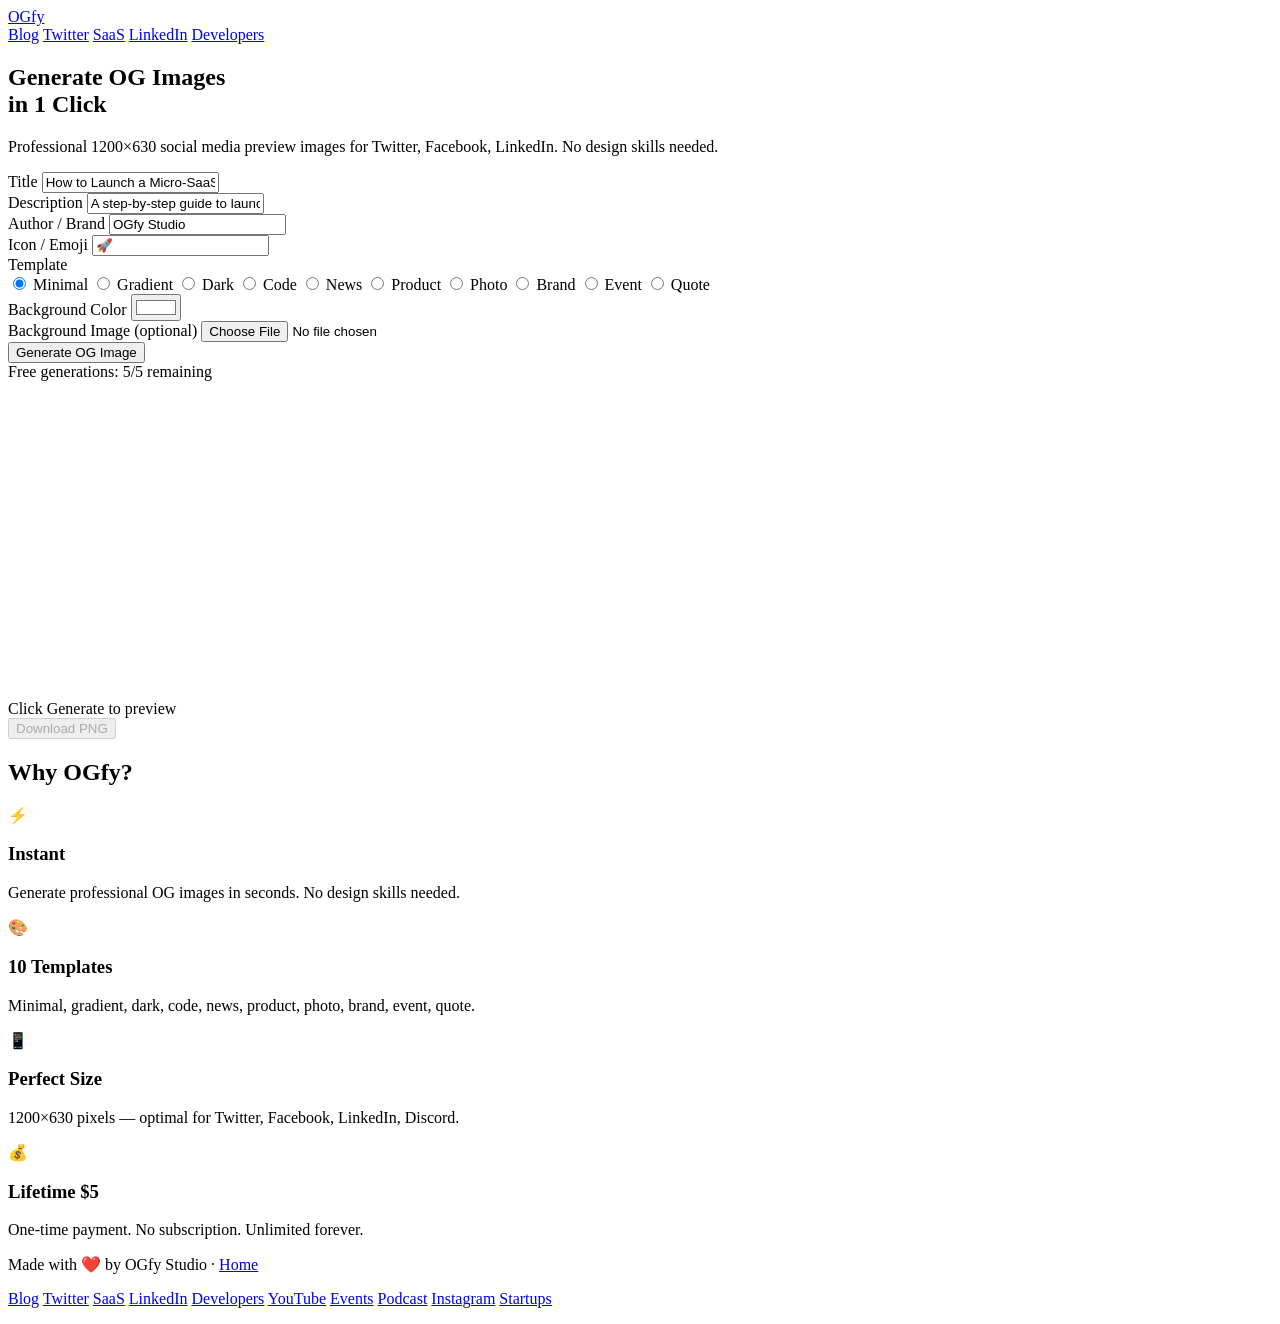
==== index.html @ 6e2c5712 "Add index.html — OG Generator MVP" ====
<!DOCTYPE html>
<html lang="en">
<head>
    <meta charset="UTF-8">
    <meta name="viewport" content="width=device-width, initial-scale=1.0">
    <title>OGfy — Generate OG Images in 1 Click</title>
    <meta name="description" content="Free Open Graph image generator. Create professional 1200×630 social media preview images for Twitter, Facebook, LinkedIn. No signup required.">
    <link rel="preconnect" href="https://fonts.googleapis.com">
    <link rel="preconnect" href="https://fonts.gstatic.com" crossorigin>
    <link href="https://fonts.googleapis.com/css2?family=Inter:wght@400;500;600;700;800&display=swap" rel="stylesheet">
    <link rel="stylesheet" href="css/style.css">
</head>
<body>
    <div class="container">
        <!-- Header -->
        <header class="header">
            <a href="index.html" class="logo">OGfy</a>
            <nav class="nav">
                <a href="og-image-for-blog.html">Blog</a>
                <a href="og-image-for-twitter.html">Twitter</a>
                <a href="og-image-for-saas.html">SaaS</a>
                <a href="og-image-for-linkedin.html">LinkedIn</a>
                <a href="og-image-for-developers.html">Developers</a>
            </nav>
        </header>

        <!-- Hero -->
        <section class="hero">
            <h1>Generate OG Images<br>in 1 Click</h1>
            <p class="subtitle">Professional 1200×630 social media preview images for Twitter, Facebook, LinkedIn. No design skills needed.</p>
        </section>

        <!-- Main Generator -->
        <div class="generator-layout" id="generator-layout">
            <!-- Input Section -->
            <div class="input-section">
                <div class="form-group">
                    <label for="title">Title</label>
                    <input type="text" id="title" placeholder="My awesome blog post" maxlength="80" value="How to Launch a Micro-SaaS">
                </div>
                
                <div class="form-group">
                    <label for="description">Description</label>
                    <input type="text" id="description" placeholder="Short description" maxlength="120" value="A step-by-step guide to launching your first micro-SaaS in 30 days">
                </div>
                
                <div class="form-group">
                    <label for="author">Author / Brand</label>
                    <input type="text" id="author" placeholder="Your name or brand" maxlength="40" value="OGfy Studio">
                </div>
                
                <div class="form-group">
                    <label for="emoji">Icon / Emoji</label>
                    <input type="text" id="emoji" placeholder="🚀 or upload logo" maxlength="2" value="🚀">
                </div>

                <div class="form-group">
                    <label>Template</label>
                    <div class="template-selector">
                        <label class="template-option">
                            <input type="radio" name="template" value="minimal" checked>
                            <span class="template-preview minimal-preview">Minimal</span>
                        </label>
                        <label class="template-option">
                            <input type="radio" name="template" value="gradient">
                            <span class="template-preview gradient-preview">Gradient</span>
                        </label>
                        <label class="template-option">
                            <input type="radio" name="template" value="dark">
                            <span class="template-preview dark-preview">Dark</span>
                        </label>
                        <label class="template-option">
                            <input type="radio" name="template" value="code">
                            <span class="template-preview code-preview">Code</span>
                        </label>
                        <label class="template-option">
                            <input type="radio" name="template" value="news">
                            <span class="template-preview news-preview">News</span>
                        </label>
                        <label class="template-option">
                            <input type="radio" name="template" value="product">
                            <span class="template-preview product-preview">Product</span>
                        </label>
                        <label class="template-option">
                            <input type="radio" name="template" value="photo">
                            <span class="template-preview photo-preview">Photo</span>
                        </label>
                        <label class="template-option">
                            <input type="radio" name="template" value="brand">
                            <span class="template-preview brand-preview">Brand</span>
                        </label>
                        <label class="template-option">
                            <input type="radio" name="template" value="event">
                            <span class="template-preview event-preview">Event</span>
                        </label>
                        <label class="template-option">
                            <input type="radio" name="template" value="quote">
                            <span class="template-preview quote-preview">Quote</span>
                        </label>
                    </div>
                </div>

                <div class="form-group">
                    <label for="bgColor">Background Color</label>
                    <input type="color" id="bgColor" value="#ffffff">
                </div>

                <div class="form-group">
                    <label for="bgImage">Background Image (optional)</label>
                    <input type="file" id="bgImage" accept="image/*">
                </div>

                <button class="btn btn-primary btn-generate" id="generate-btn">Generate OG Image</button>
                
                <div class="counter" id="counter">
                    <span class="counter-text">Free generations: <span id="free-count">5</span>/5 remaining</span>
                </div>
            </div>

            <!-- Preview Section -->
            <div class="preview-section">
                <div class="preview-wrapper">
                    <canvas id="preview-canvas" width="600" height="315" class="preview-canvas"></canvas>
                    <div class="preview-hint" id="preview-hint">Click Generate to preview</div>
                </div>
                <button class="btn btn-secondary download-btn" id="download-btn" disabled>Download PNG</button>
            </div>
        </div>

        <!-- Paywall -->
        <div class="paywall" id="paywall" style="display:none;">
            <div class="paywall-content">
                <h2>🎉 You've used all free generations</h2>
                <p>Get unlimited OG images with lifetime access.</p>
                
                <div class="pricing-cards">
                    <div class="pricing-card">
                        <h3>Lifetime Basic</h3>
                        <div class="price">$5</div>
                        <ul>
                            <li>Unlimited generations</li>
                            <li>All 10 templates</li>
                            <li>PNG export</li>
                        </ul>
                        <a href="https://nowpayments.io/payment/?iid=ogfy-basic-5" class="btn btn-primary" target="_blank">Get Basic</a>
                    </div>
                    
                    <div class="pricing-card featured">
                        <div class="badge">Popular</div>
                        <h3>Lifetime Pro</h3>
                        <div class="price">$8</div>
                        <ul>
                            <li>Everything in Basic</li>
                            <li>Custom colors</li>
                            <li>Upload your fonts</li>
                            <li>No watermark</li>
                        </ul>
                        <a href="https://nowpayments.io/payment/?iid=ogfy-pro-8" class="btn btn-primary" target="_blank">Get Pro</a>
                    </div>
                </div>
                
                <p class="paywall-note">One-time payment. No subscription. Pay with crypto (USDT).</p>
            </div>
        </div>

        <!-- Features -->
        <section class="features">
            <h2>Why OGfy?</h2>
            <div class="features-grid">
                <div class="feature">
                    <div class="feature-icon">⚡</div>
                    <h3>Instant</h3>
                    <p>Generate professional OG images in seconds. No design skills needed.</p>
                </div>
                <div class="feature">
                    <div class="feature-icon">🎨</div>
                    <h3>10 Templates</h3>
                    <p>Minimal, gradient, dark, code, news, product, photo, brand, event, quote.</p>
                </div>
                <div class="feature">
                    <div class="feature-icon">📱</div>
                    <h3>Perfect Size</h3>
                    <p>1200×630 pixels — optimal for Twitter, Facebook, LinkedIn, Discord.</p>
                </div>
                <div class="feature">
                    <div class="feature-icon">💰</div>
                    <h3>Lifetime $5</h3>
                    <p>One-time payment. No subscription. Unlimited forever.</p>
                </div>
            </div>
        </section>

        <!-- Footer -->
        <footer class="footer">
            <p>Made with ❤️ by OGfy Studio · <a href="index.html">Home</a></p>
            <p class="footer-links">
                <a href="og-image-for-blog.html">Blog</a>
                <a href="og-image-for-twitter.html">Twitter</a>
                <a href="og-image-for-saas.html">SaaS</a>
                <a href="og-image-for-linkedin.html">LinkedIn</a>
                <a href="og-image-for-developers.html">Developers</a>
                <a href="og-image-for-youtube.html">YouTube</a>
                <a href="og-image-for-events.html">Events</a>
                <a href="og-image-for-podcast.html">Podcast</a>
                <a href="og-image-for-instagram.html">Instagram</a>
                <a href="og-image-for-startups.html">Startups</a>
            </p>
        </footer>
    </div>

    <script src="js/templates.js"></script>
    <script src="js/renderer.js"></script>
    <script src="js/app.js"></script>
</body>
</html>
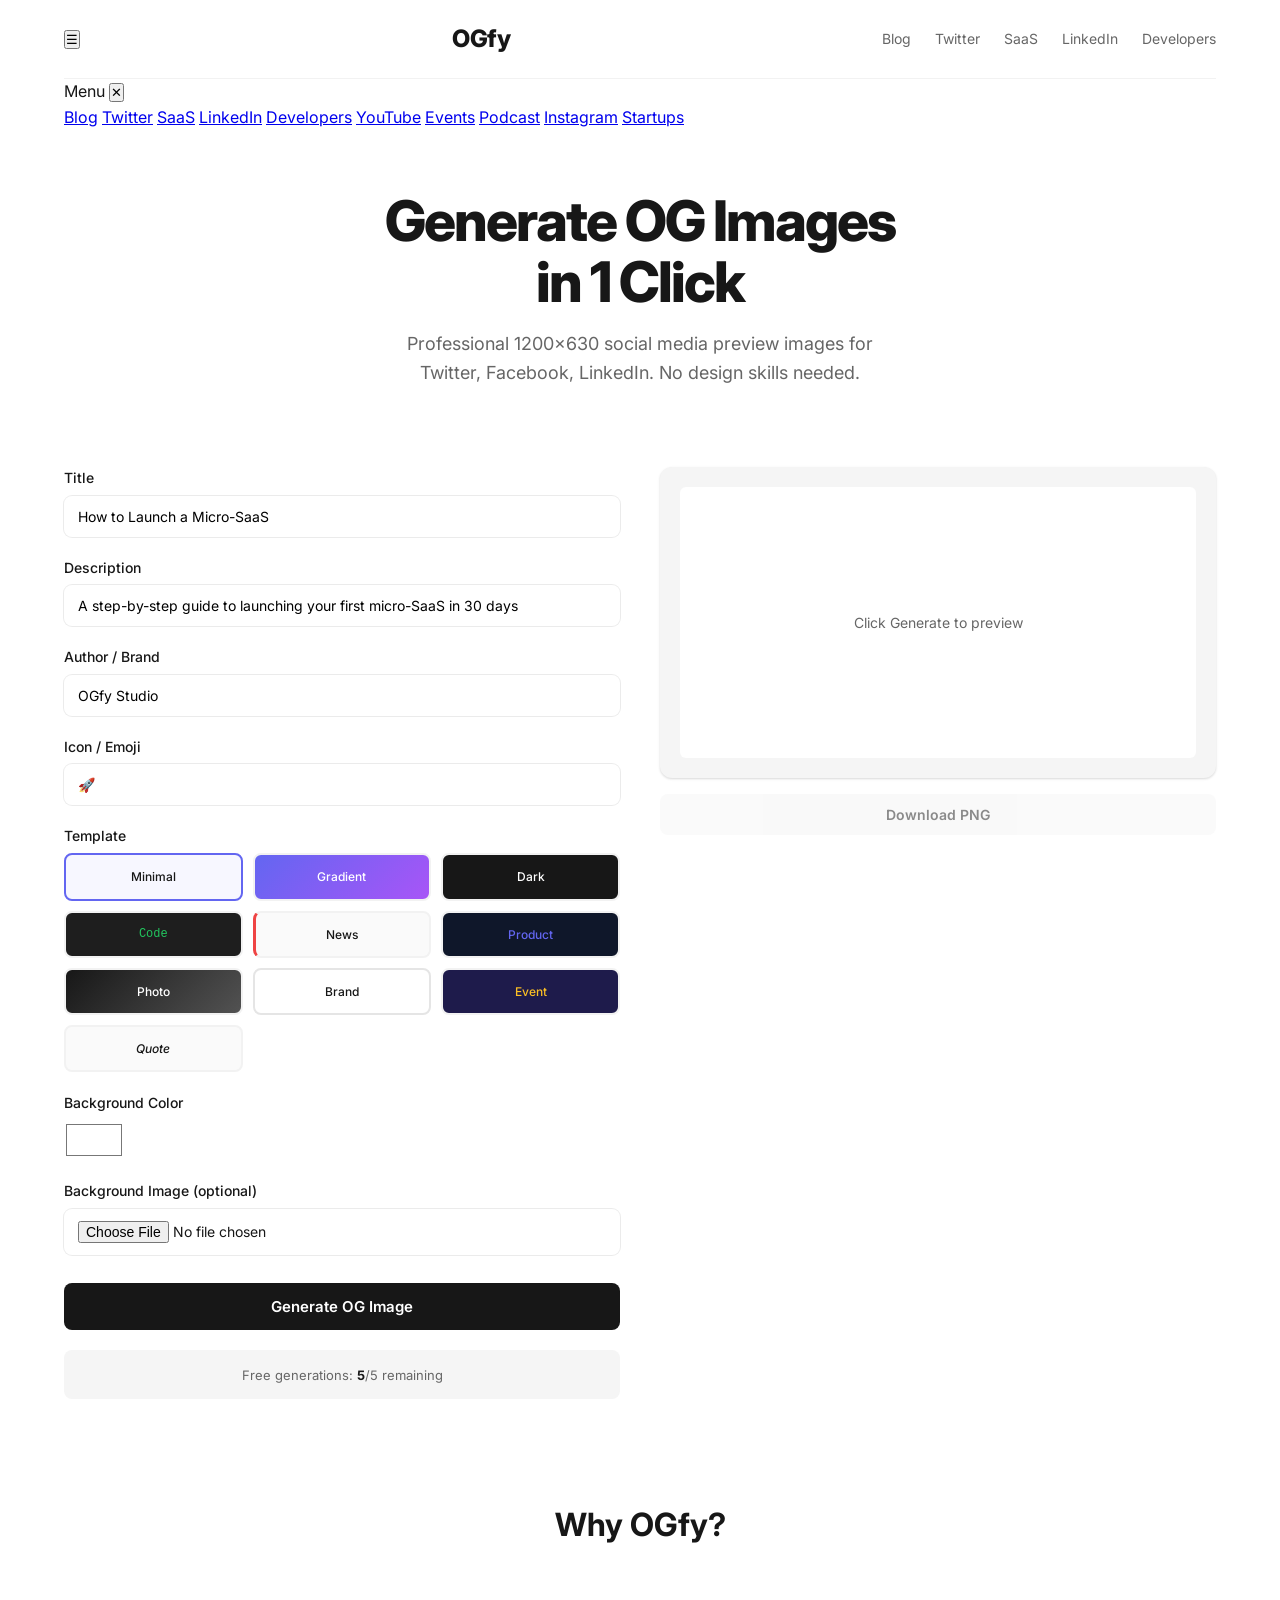
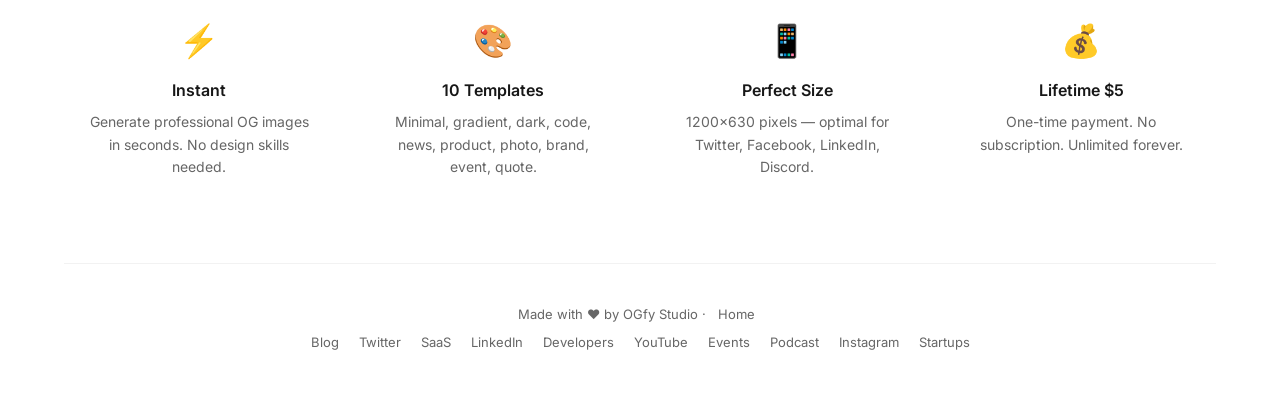
==== commit 51fb26c2: "Mobile optimization: hamburger menu, responsive layout, template 2-col" ====
--- a/index.html
+++ b/index.html
@@ -14,6 +14,7 @@
     <div class="container">
         <!-- Header -->
         <header class="header">
+            <button class="burger-btn" id="burger-btn" aria-label="Open menu">☰</button>
             <a href="index.html" class="logo">OGfy</a>
             <nav class="nav">
                 <a href="og-image-for-blog.html">Blog</a>
@@ -23,6 +24,26 @@
                 <a href="og-image-for-developers.html">Developers</a>
             </nav>
         </header>
+
+        <!-- Mobile Navigation -->
+        <div class="mobile-nav" id="mobile-nav">
+            <div class="mobile-nav-header">
+                <span class="mobile-nav-title">Menu</span>
+                <button class="mobile-nav-close" id="mobile-nav-close" aria-label="Close menu">✕</button>
+            </div>
+            <div class="mobile-nav-links">
+                <a href="og-image-for-blog.html">Blog</a>
+                <a href="og-image-for-twitter.html">Twitter</a>
+                <a href="og-image-for-saas.html">SaaS</a>
+                <a href="og-image-for-linkedin.html">LinkedIn</a>
+                <a href="og-image-for-developers.html">Developers</a>
+                <a href="og-image-for-youtube.html">YouTube</a>
+                <a href="og-image-for-events.html">Events</a>
+                <a href="og-image-for-podcast.html">Podcast</a>
+                <a href="og-image-for-instagram.html">Instagram</a>
+                <a href="og-image-for-startups.html">Startups</a>
+            </div>
+        </div>
 
         <!-- Hero -->
         <section class="hero">
--- a/css/style.css
+++ b/css/style.css
@@ -0,0 +1,452 @@
+:root {
+    --color-bg: #ffffff;
+    --color-text: #171717;
+    --color-text-muted: #666666;
+    --color-border: rgba(0,0,0,0.08);
+    --color-border-light: #f2f2f2;
+    --color-primary: #171717;
+    --color-primary-hover: #333333;
+    --color-secondary: #f5f5f5;
+    --color-secondary-hover: #eeeeee;
+    --color-accent: #6366f1;
+    --color-success: #22c55e;
+    --radius-sm: 6px;
+    --radius-md: 8px;
+    --radius-lg: 12px;
+    --shadow-input: rgba(0,0,0,0.08) 0px 0px 0px 1px;
+    --shadow-card: 0 1px 3px rgba(0,0,0,0.1), 0 1px 2px rgba(0,0,0,0.06);
+    --font: 'Inter', -apple-system, BlinkMacSystemFont, 'Segoe UI', Roboto, sans-serif;
+}
+
+* { margin: 0; padding: 0; box-sizing: border-box; }
+
+body {
+    font-family: var(--font);
+    background: var(--color-bg);
+    color: var(--color-text);
+    line-height: 1.6;
+    -webkit-font-smoothing: antialiased;
+}
+
+.container {
+    max-width: 1200px;
+    margin: 0 auto;
+    padding: 0 24px;
+}
+
+/* Header */
+.header {
+    display: flex;
+    align-items: center;
+    justify-content: space-between;
+    padding: 20px 0;
+    border-bottom: 1px solid var(--color-border-light);
+}
+
+.logo {
+    font-size: 24px;
+    font-weight: 800;
+    color: var(--color-text);
+    text-decoration: none;
+    letter-spacing: -0.5px;
+}
+
+.nav {
+    display: flex;
+    gap: 24px;
+}
+
+.nav a {
+    font-size: 14px;
+    color: var(--color-text-muted);
+    text-decoration: none;
+    transition: color 0.2s;
+}
+
+.nav a:hover { color: var(--color-text); }
+
+/* Hero */
+.hero {
+    text-align: center;
+    padding: 60px 0 40px;
+}
+
+.hero h1 {
+    font-size: 56px;
+    font-weight: 800;
+    letter-spacing: -2px;
+    line-height: 1.1;
+    margin-bottom: 16px;
+}
+
+.subtitle {
+    font-size: 18px;
+    color: var(--color-text-muted);
+    max-width: 500px;
+    margin: 0 auto;
+}
+
+/* Generator Layout */
+.generator-layout {
+    display: grid;
+    grid-template-columns: 1fr 1fr;
+    gap: 40px;
+    padding: 40px 0;
+}
+
+@media (max-width: 768px) {
+    .generator-layout { grid-template-columns: 1fr; gap: 24px; }
+    .hero h1 { font-size: 36px; }
+}
+
+/* Input Section */
+.input-section {
+    display: flex;
+    flex-direction: column;
+    gap: 20px;
+}
+
+.form-group {
+    display: flex;
+    flex-direction: column;
+    gap: 6px;
+}
+
+.form-group label {
+    font-size: 14px;
+    font-weight: 500;
+    color: var(--color-text);
+}
+
+.form-group input[type="text"],
+.form-group input[type="file"] {
+    padding: 12px 14px;
+    font-size: 14px;
+    border: none;
+    border-radius: var(--radius-md);
+    background: var(--color-bg);
+    box-shadow: var(--shadow-input);
+    font-family: var(--font);
+    outline: none;
+    transition: box-shadow 0.2s;
+}
+
+.form-group input[type="text"]:focus {
+    box-shadow: var(--shadow-input), 0 0 0 3px rgba(99,102,241,0.15);
+}
+
+.form-group input[type="color"] {
+    width: 60px;
+    height: 40px;
+    border: none;
+    border-radius: var(--radius-sm);
+    cursor: pointer;
+    background: none;
+}
+
+/* Template Selector */
+.template-selector {
+    display: grid;
+    grid-template-columns: repeat(3, 1fr);
+    gap: 10px;
+}
+
+.template-option {
+    cursor: pointer;
+}
+
+.template-option input {
+    display: none;
+}
+
+.template-preview {
+    display: block;
+    padding: 12px 8px;
+    text-align: center;
+    font-size: 12px;
+    font-weight: 500;
+    border-radius: var(--radius-md);
+    border: 2px solid var(--color-border-light);
+    transition: all 0.2s;
+}
+
+.template-option input:checked + .template-preview {
+    border-color: var(--color-accent);
+    background: rgba(99,102,241,0.05);
+}
+
+.minimal-preview { background: #fff; color: #171717; }
+.gradient-preview { background: linear-gradient(135deg, #6366f1, #a855f7); color: white; }
+.dark-preview { background: #171717; color: white; }
+.code-preview { background: #1e1e1e; color: #22c55e; font-family: monospace; }
+.news-preview { background: #fafafa; color: #171717; border-left: 3px solid #ef4444; }
+
+.product-preview { background: #0f172a; color: #6366f1; }
+
+.photo-preview { background: linear-gradient(135deg, #171717, #525252); color: white; }
+
+.brand-preview { background: #ffffff; color: #171717; border: 2px solid #e5e5e5; }
+
+.event-preview { background: #1e1b4b; color: #fbbf24; }
+
+.quote-preview { background: #fafafa; color: #171717; font-style: italic; }
+
+/* Buttons */
+.btn {
+    display: inline-flex;
+    align-items: center;
+    justify-content: center;
+    padding: 12px 24px;
+    font-size: 14px;
+    font-weight: 600;
+    border: none;
+    border-radius: var(--radius-md);
+    cursor: pointer;
+    transition: all 0.2s;
+    font-family: var(--font);
+    text-decoration: none;
+}
+
+.btn-primary {
+    background: var(--color-primary);
+    color: white;
+}
+
+.btn-primary:hover { background: var(--color-primary-hover); }
+
+.btn-secondary {
+    background: var(--color-secondary);
+    color: var(--color-text);
+}
+
+.btn-secondary:hover { background: var(--color-secondary-hover); }
+
+.btn:disabled {
+    opacity: 0.5;
+    cursor: not-allowed;
+}
+
+.btn-generate {
+    padding: 14px 24px;
+    font-size: 15px;
+    margin-top: 8px;
+}
+
+/* Counter */
+.counter {
+    padding: 12px;
+    background: var(--color-secondary);
+    border-radius: var(--radius-md);
+    text-align: center;
+}
+
+.counter-text {
+    font-size: 13px;
+    color: var(--color-text-muted);
+}
+
+#free-count {
+    font-weight: 700;
+    color: var(--color-text);
+}
+
+/* Preview Section */
+.preview-section {
+    display: flex;
+    flex-direction: column;
+    gap: 16px;
+    align-items: center;
+}
+
+.preview-wrapper {
+    position: relative;
+    width: 100%;
+    max-width: 600px;
+    background: var(--color-secondary);
+    border-radius: var(--radius-lg);
+    padding: 20px;
+    box-shadow: var(--shadow-card);
+}
+
+.preview-canvas {
+    width: 100%;
+    height: auto;
+    border-radius: var(--radius-sm);
+    display: block;
+    background: white;
+}
+
+.preview-hint {
+    position: absolute;
+    top: 50%;
+    left: 50%;
+    transform: translate(-50%, -50%);
+    color: var(--color-text-muted);
+    font-size: 14px;
+    pointer-events: none;
+}
+
+.download-btn {
+    width: 100%;
+    max-width: 600px;
+}
+
+/* Paywall */
+.paywall {
+    padding: 60px 0;
+    text-align: center;
+}
+
+.paywall-content {
+    max-width: 600px;
+    margin: 0 auto;
+}
+
+.paywall h2 {
+    font-size: 28px;
+    font-weight: 700;
+    margin-bottom: 12px;
+}
+
+.paywall > p {
+    color: var(--color-text-muted);
+    margin-bottom: 32px;
+}
+
+.pricing-cards {
+    display: grid;
+    grid-template-columns: 1fr 1fr;
+    gap: 20px;
+    margin-bottom: 24px;
+}
+
+@media (max-width: 600px) {
+    .pricing-cards { grid-template-columns: 1fr; }
+}
+
+.pricing-card {
+    border: 1px solid var(--color-border-light);
+    border-radius: var(--radius-lg);
+    padding: 28px;
+    position: relative;
+}
+
+.pricing-card.featured {
+    border-color: var(--color-accent);
+    box-shadow: 0 0 0 1px var(--color-accent);
+}
+
+.badge {
+    position: absolute;
+    top: -10px;
+    right: 20px;
+    background: var(--color-accent);
+    color: white;
+    font-size: 11px;
+    font-weight: 600;
+    padding: 4px 10px;
+    border-radius: 20px;
+    text-transform: uppercase;
+}
+
+.pricing-card h3 {
+    font-size: 16px;
+    font-weight: 600;
+    margin-bottom: 8px;
+}
+
+.price {
+    font-size: 36px;
+    font-weight: 800;
+    margin-bottom: 16px;
+}
+
+.pricing-card ul {
+    list-style: none;
+    margin-bottom: 24px;
+}
+
+.pricing-card li {
+    padding: 6px 0;
+    font-size: 14px;
+    color: var(--color-text-muted);
+}
+
+.pricing-card li::before {
+    content: "✓ ";
+    color: var(--color-success);
+    font-weight: 700;
+}
+
+.paywall-note {
+    font-size: 13px;
+    color: var(--color-text-muted);
+}
+
+/* Features */
+.features {
+    padding: 60px 0;
+    text-align: center;
+}
+
+.features h2 {
+    font-size: 32px;
+    font-weight: 700;
+    margin-bottom: 40px;
+}
+
+.features-grid {
+    display: grid;
+    grid-template-columns: repeat(4, 1fr);
+    gap: 24px;
+}
+
+@media (max-width: 768px) {
+    .features-grid { grid-template-columns: repeat(2, 1fr); }
+}
+
+@media (max-width: 480px) {
+    .features-grid { grid-template-columns: 1fr; }
+}
+
+.feature {
+    padding: 24px;
+}
+
+.feature-icon {
+    font-size: 32px;
+    margin-bottom: 12px;
+}
+
+.feature h3 {
+    font-size: 16px;
+    font-weight: 600;
+    margin-bottom: 8px;
+}
+
+.feature p {
+    font-size: 14px;
+    color: var(--color-text-muted);
+}
+
+/* Footer */
+.footer {
+    padding: 40px 0;
+    border-top: 1px solid var(--color-border-light);
+    text-align: center;
+}
+
+.footer p {
+    font-size: 13px;
+    color: var(--color-text-muted);
+    margin-bottom: 8px;
+}
+
+.footer a {
+    color: var(--color-text-muted);
+    text-decoration: none;
+    margin: 0 8px;
+    transition: color 0.2s;
+}
+
+.footer a:hover { color: var(--color-text); }
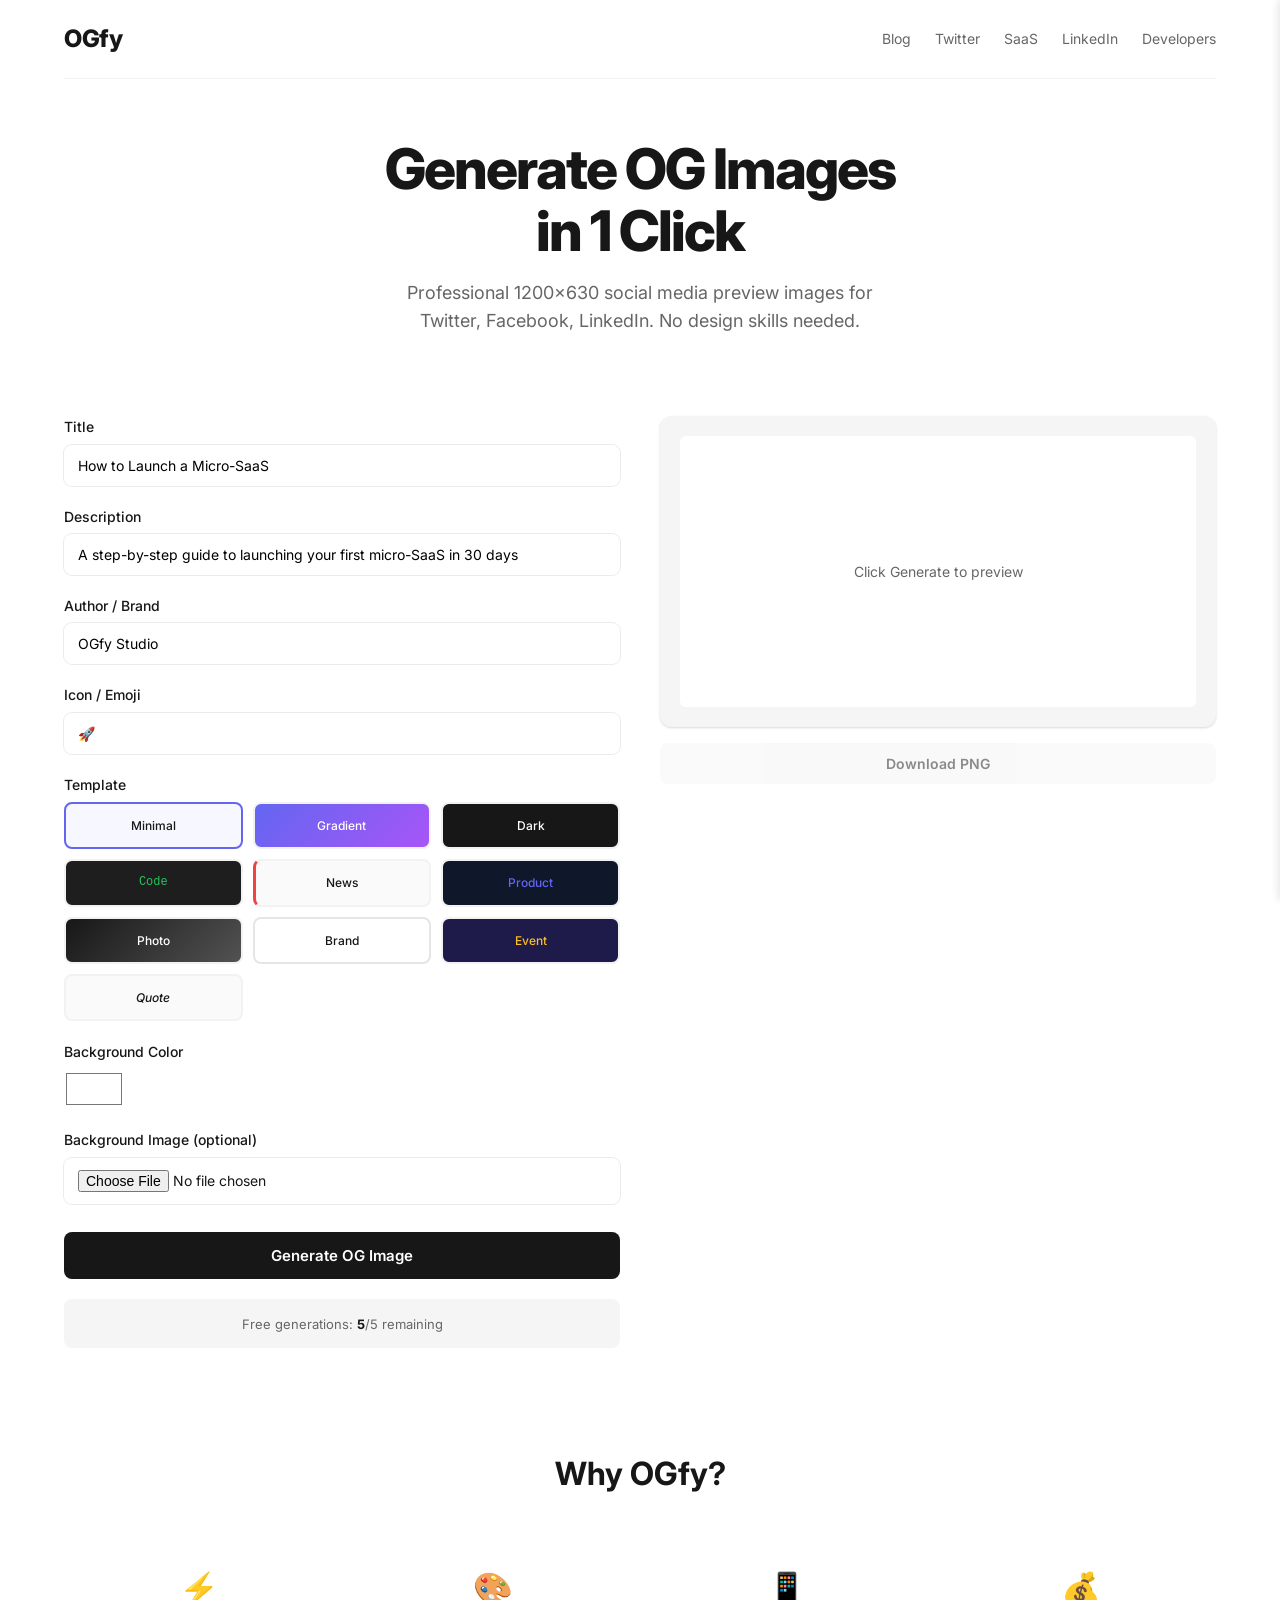
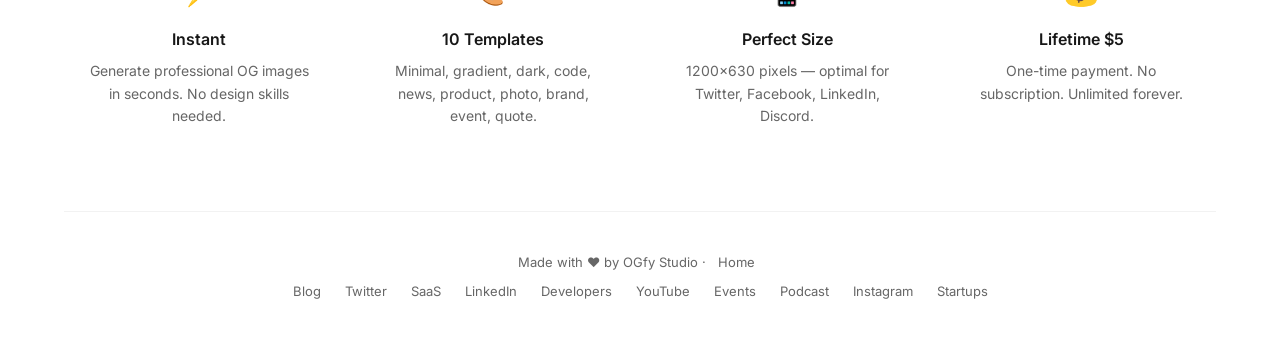
==== commit b7ff850c: "Fix: preview scale 0.5x + Noto Color Emoji for Windows" ====
--- a/index.html
+++ b/index.html
@@ -7,7 +7,7 @@
     <meta name="description" content="Free Open Graph image generator. Create professional 1200×630 social media preview images for Twitter, Facebook, LinkedIn. No signup required.">
     <link rel="preconnect" href="https://fonts.googleapis.com">
     <link rel="preconnect" href="https://fonts.gstatic.com" crossorigin>
-    <link href="https://fonts.googleapis.com/css2?family=Inter:wght@400;500;600;700;800&display=swap" rel="stylesheet">
+    <link href="https://fonts.googleapis.com/css2?family=Inter:wght@400;500;600;700;800&family=Noto+Color+Emoji&display=swap" rel="stylesheet">
     <link rel="stylesheet" href="css/style.css">
 </head>
 <body>
--- a/css/style.css
+++ b/css/style.css
@@ -65,6 +65,77 @@
 
 .nav a:hover { color: var(--color-text); }
 
+/* Burger Button */
+.burger-btn {
+    display: none;
+    background: none;
+    border: none;
+    font-size: 22px;
+    cursor: pointer;
+    padding: 4px 8px;
+    color: var(--color-text);
+}
+
+/* Mobile Navigation */
+.mobile-nav {
+    position: fixed;
+    top: 0;
+    right: 0;
+    width: 280px;
+    max-width: 80vw;
+    height: 100vh;
+    background: var(--color-bg);
+    box-shadow: -2px 0 8px rgba(0,0,0,0.1);
+    z-index: 1000;
+    transform: translateX(100%);
+    transition: transform 0.3s ease;
+    overflow-y: auto;
+}
+
+.mobile-nav.open {
+    transform: translateX(0);
+}
+
+.mobile-nav-header {
+    display: flex;
+    align-items: center;
+    justify-content: space-between;
+    padding: 20px 24px;
+    border-bottom: 1px solid var(--color-border-light);
+}
+
+.mobile-nav-title {
+    font-size: 16px;
+    font-weight: 700;
+}
+
+.mobile-nav-close {
+    background: none;
+    border: none;
+    font-size: 20px;
+    cursor: pointer;
+    color: var(--color-text-muted);
+    padding: 4px;
+}
+
+.mobile-nav-links {
+    display: flex;
+    flex-direction: column;
+    padding: 8px 0;
+}
+
+.mobile-nav-links a {
+    padding: 14px 24px;
+    font-size: 15px;
+    color: var(--color-text);
+    text-decoration: none;
+    transition: background 0.2s;
+}
+
+.mobile-nav-links a:hover {
+    background: var(--color-secondary);
+}
+
 /* Hero */
 .hero {
     text-align: center;
@@ -92,11 +163,6 @@
     grid-template-columns: 1fr 1fr;
     gap: 40px;
     padding: 40px 0;
-}
-
-@media (max-width: 768px) {
-    .generator-layout { grid-template-columns: 1fr; gap: 24px; }
-    .hero h1 { font-size: 36px; }
 }
 
 /* Input Section */
@@ -168,6 +234,10 @@
     border-radius: var(--radius-md);
     border: 2px solid var(--color-border-light);
     transition: all 0.2s;
+    min-height: 44px;
+    display: flex;
+    align-items: center;
+    justify-content: center;
 }
 
 .template-option input:checked + .template-preview {
@@ -320,10 +390,6 @@
     margin-bottom: 24px;
 }
 
-@media (max-width: 600px) {
-    .pricing-cards { grid-template-columns: 1fr; }
-}
-
 .pricing-card {
     border: 1px solid var(--color-border-light);
     border-radius: var(--radius-lg);
@@ -401,14 +467,6 @@
     gap: 24px;
 }
 
-@media (max-width: 768px) {
-    .features-grid { grid-template-columns: repeat(2, 1fr); }
-}
-
-@media (max-width: 480px) {
-    .features-grid { grid-template-columns: 1fr; }
-}
-
 .feature {
     padding: 24px;
 }
@@ -450,3 +508,93 @@
 }
 
 .footer a:hover { color: var(--color-text); }
+
+.footer-links {
+    display: flex;
+    flex-wrap: wrap;
+    justify-content: center;
+    gap: 8px;
+}
+
+/* ========== MOBILE RESPONSIVE ========== */
+@media (max-width: 768px) {
+    .burger-btn {
+        display: block;
+    }
+    
+    .nav {
+        display: none;
+    }
+    
+    .header {
+        flex-direction: row;
+    }
+    
+    .hero h1 {
+        font-size: 36px;
+    }
+    
+    .subtitle {
+        font-size: 16px;
+    }
+    
+    .generator-layout {
+        grid-template-columns: 1fr;
+        gap: 24px;
+        padding: 24px 0;
+    }
+    
+    .template-selector {
+        grid-template-columns: repeat(2, 1fr);
+        gap: 8px;
+    }
+    
+    .template-preview {
+        padding: 10px 6px;
+        font-size: 11px;
+        min-height: 44px;
+    }
+    
+    .preview-wrapper {
+        padding: 12px;
+    }
+    
+    .features-grid {
+        grid-template-columns: repeat(2, 1fr);
+        gap: 16px;
+    }
+    
+    .pricing-cards {
+        grid-template-columns: 1fr;
+    }
+    
+    .container {
+        padding: 0 16px;
+    }
+    
+    .hero {
+        padding: 40px 0 24px;
+    }
+}
+
+@media (max-width: 480px) {
+    .features-grid {
+        grid-template-columns: 1fr;
+    }
+    
+    .hero h1 {
+        font-size: 28px;
+    }
+    
+    .logo {
+        font-size: 20px;
+    }
+    
+    .footer-links {
+        gap: 4px 12px;
+    }
+    
+    .footer-links a {
+        margin: 0;
+    }
+}
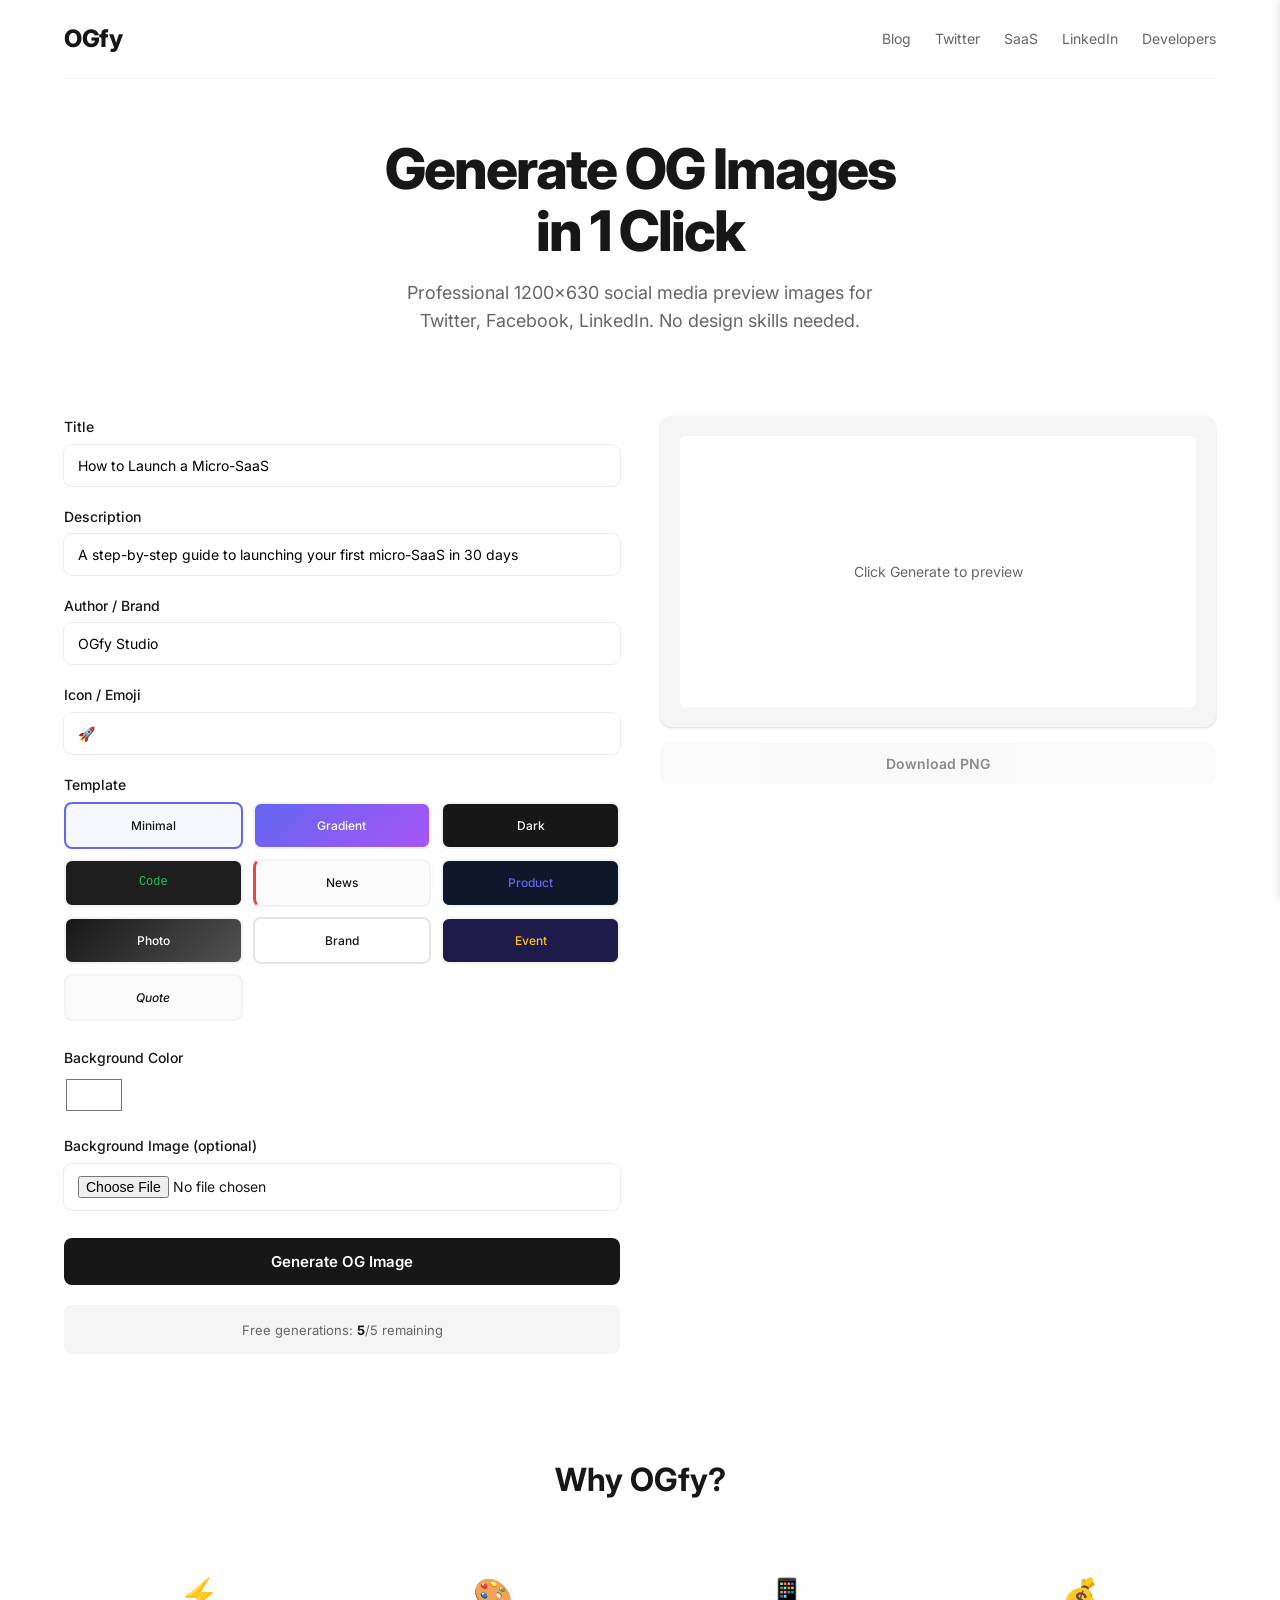
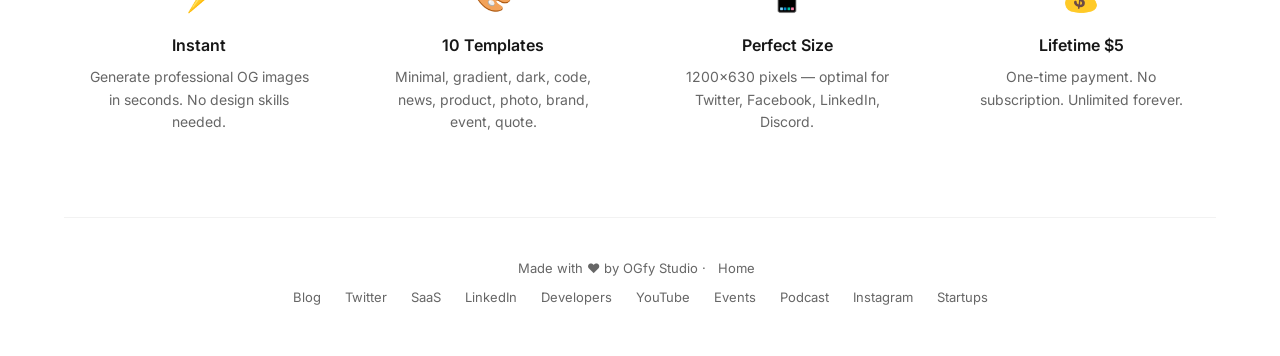
==== commit c676b9c5: "UX: template hints + disabled fields (E combo)" ====
--- a/index.html
+++ b/index.html
@@ -70,7 +70,7 @@
                     <input type="text" id="author" placeholder="Your name or brand" maxlength="40" value="OGfy Studio">
                 </div>
                 
-                <div class="form-group">
+                <div class="form-group field-group" data-field="emoji">
                     <label for="emoji">Icon / Emoji</label>
                     <input type="text" id="emoji" placeholder="🚀 or upload logo" maxlength="2" value="🚀">
                 </div>
@@ -119,14 +119,15 @@
                             <span class="template-preview quote-preview">Quote</span>
                         </label>
                     </div>
-                </div>
-
-                <div class="form-group">
+                    <div class="template-hint" id="template-hint"></div>
+                </div>
+
+                <div class="form-group field-group" data-field="bgColor">
                     <label for="bgColor">Background Color</label>
                     <input type="color" id="bgColor" value="#ffffff">
                 </div>
 
-                <div class="form-group">
+                <div class="form-group field-group" data-field="bgImage">
                     <label for="bgImage">Background Image (optional)</label>
                     <input type="file" id="bgImage" accept="image/*">
                 </div>
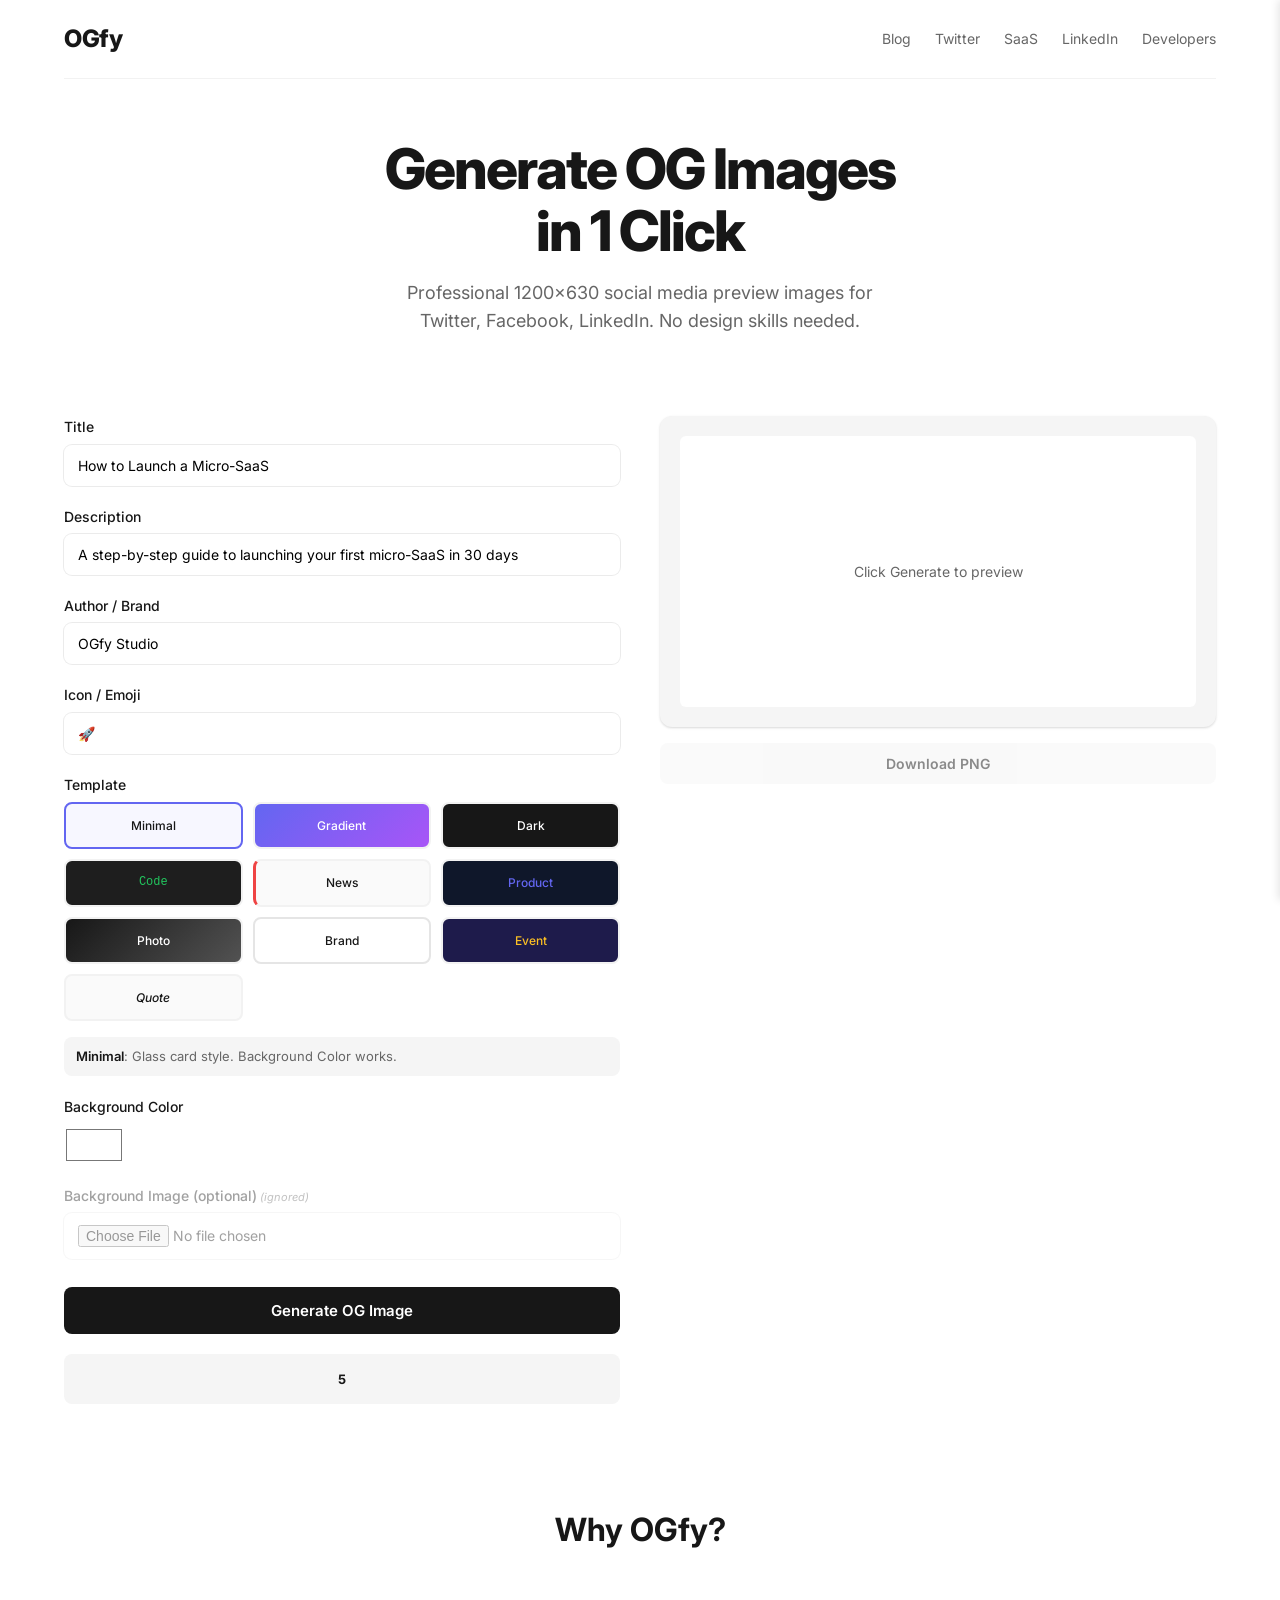
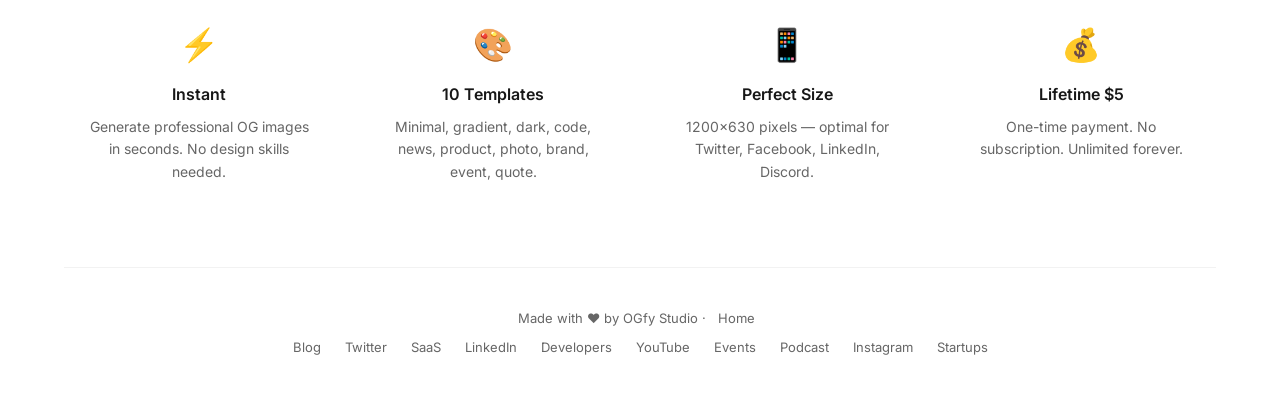
==== commit d91b8ef8: "Fix: counter text + dark template button checked visibility" ====
--- a/index.html
+++ b/index.html
@@ -135,7 +135,7 @@
                 <button class="btn btn-primary btn-generate" id="generate-btn">Generate OG Image</button>
                 
                 <div class="counter" id="counter">
-                    <span class="counter-text">Free generations: <span id="free-count">5</span>/5 remaining</span>
+                    <span class="counter-text"><span id="free-count">Used: 0 / 5</span></span>
                 </div>
             </div>
 
--- a/css/style.css
+++ b/css/style.css
@@ -245,6 +245,49 @@
     background: rgba(99,102,241,0.05);
 }
 
+/* Template Hint */
+.template-hint {
+    margin-top: 10px;
+    padding: 10px 12px;
+    background: var(--color-secondary);
+    border-radius: var(--radius-md);
+    font-size: 13px;
+    color: var(--color-text-muted);
+    line-height: 1.5;
+    min-height: 20px;
+}
+
+.template-hint strong {
+    color: var(--color-text);
+    font-weight: 600;
+}
+
+/* Field Groups (emoji/bgColor/bgImage) */
+.field-group {
+    transition: opacity 0.3s ease;
+}
+
+.field-group.disabled {
+    opacity: 0.4;
+    pointer-events: none;
+}
+
+.field-group.disabled label {
+    position: relative;
+}
+
+.field-group.disabled label::after {
+    content: " (ignored)";
+    font-size: 11px;
+    color: var(--color-text-muted);
+    font-weight: 400;
+    font-style: italic;
+}
+
+.field-group.disabled input {
+    cursor: not-allowed;
+}
+
 .minimal-preview { background: #fff; color: #171717; }
 .gradient-preview { background: linear-gradient(135deg, #6366f1, #a855f7); color: white; }
 .dark-preview { background: #171717; color: white; }
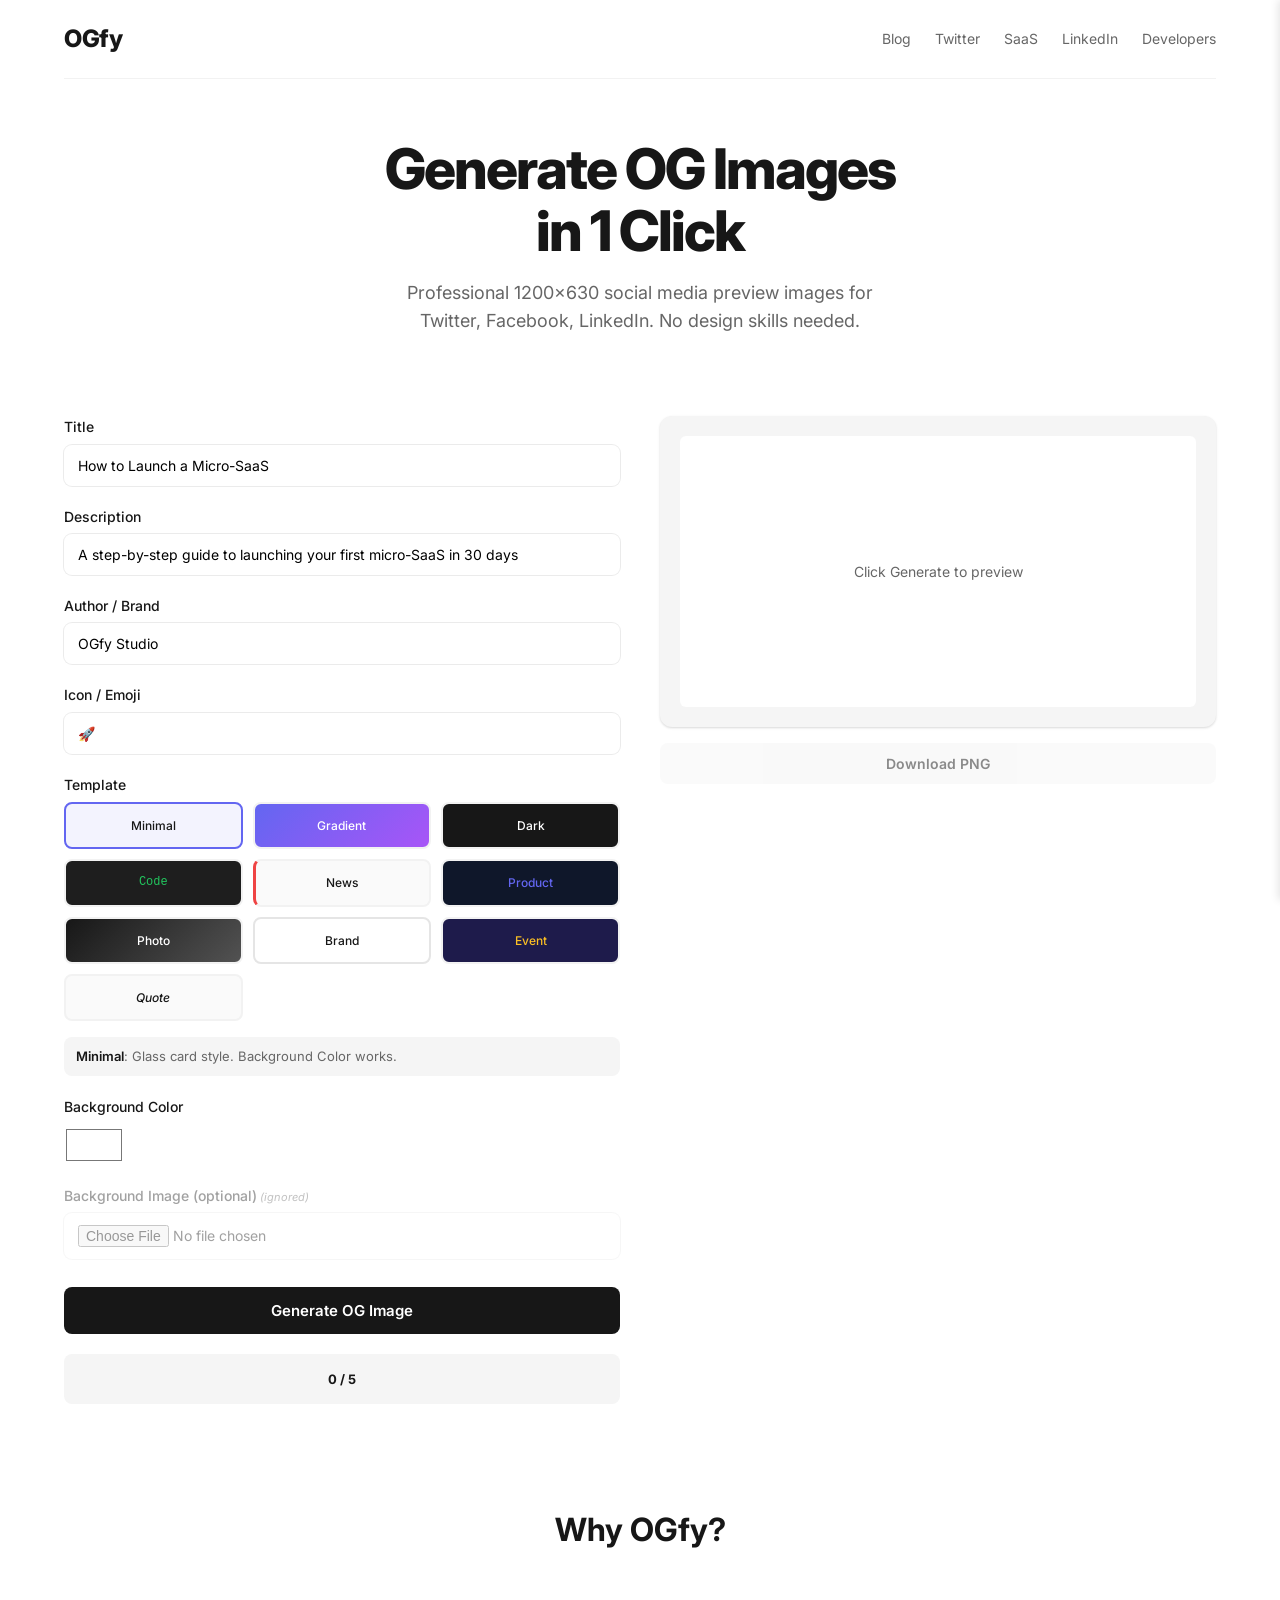
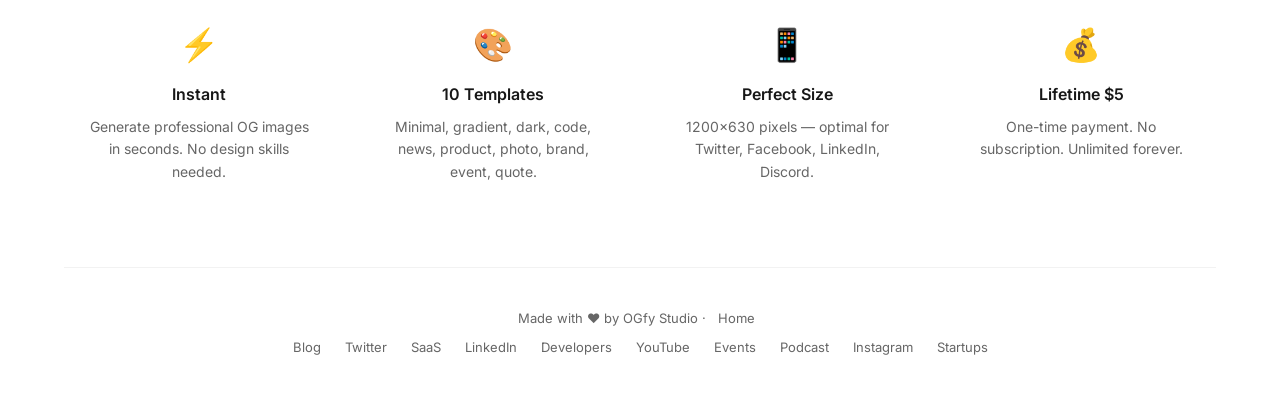
==== commit 706210d7: "Add USDT TRC-20 payment modal + Cloudflare Worker code" ====
--- a/index.html
+++ b/index.html
@@ -232,6 +232,7 @@
 
     <script src="js/templates.js"></script>
     <script src="js/renderer.js"></script>
+    <script src="js/payment-integration.js"></script>
     <script src="js/app.js"></script>
 </body>
 </html>
--- a/css/style.css
+++ b/css/style.css
@@ -242,7 +242,26 @@
 
 .template-option input:checked + .template-preview {
     border-color: var(--color-accent);
-    background: rgba(99,102,241,0.05);
+}
+
+/* Checked светлые кнопки */
+.template-option input:checked + .template-preview.minimal-preview,
+.template-option input:checked + .template-preview.news-preview,
+.template-option input:checked + .template-preview.brand-preview,
+.template-option input:checked + .template-preview.quote-preview {
+    background: rgba(99,102,241,0.08);
+    color: #171717;
+}
+
+/* Checked тёмные кнопки — остаются тёмными */
+.template-option input:checked + .template-preview.gradient-preview,
+.template-option input:checked + .template-preview.dark-preview,
+.template-option input:checked + .template-preview.code-preview,
+.template-option input:checked + .template-preview.product-preview,
+.template-option input:checked + .template-preview.photo-preview,
+.template-option input:checked + .template-preview.event-preview {
+    background: #171717;
+    color: #ffffff;
 }
 
 /* Template Hint */
@@ -559,6 +578,231 @@
     gap: 8px;
 }
 
+/* ═══════ SEO LANDING PAGE COMPONENTS ═══════ */
+
+/* Feature Card (landing pages) */
+.feature-card {
+    padding: 28px;
+    border: 1px solid var(--color-border-light);
+    border-radius: var(--radius-lg);
+    background: var(--color-bg);
+    transition: box-shadow 0.2s, transform 0.2s;
+}
+
+.feature-card:hover {
+    box-shadow: var(--shadow-card);
+    transform: translateY(-2px);
+}
+
+.feature-card h3 {
+    font-size: 16px;
+    font-weight: 600;
+    margin-bottom: 8px;
+    color: var(--color-text);
+}
+
+.feature-card p {
+    font-size: 14px;
+    color: var(--color-text-muted);
+    line-height: 1.5;
+}
+
+/* FAQ Section */
+.faq-section {
+    padding: 60px 0;
+    max-width: 800px;
+    margin: 0 auto;
+}
+
+.faq-section h2 {
+    font-size: 32px;
+    font-weight: 700;
+    margin-bottom: 40px;
+    text-align: center;
+}
+
+.faq-item {
+    border-bottom: 1px solid var(--color-border-light);
+    padding: 24px 0;
+}
+
+.faq-item h3 {
+    font-size: 17px;
+    font-weight: 600;
+    margin-bottom: 12px;
+    color: var(--color-text);
+}
+
+.faq-item p {
+    font-size: 15px;
+    color: var(--color-text-muted);
+    line-height: 1.6;
+}
+
+/* Template Showcase */
+.template-showcase {
+    padding: 60px 0;
+    text-align: center;
+}
+
+.template-showcase h2 {
+    font-size: 32px;
+    font-weight: 700;
+    margin-bottom: 16px;
+}
+
+.showcase-desc {
+    font-size: 16px;
+    color: var(--color-text-muted);
+    max-width: 600px;
+    margin: 0 auto 32px;
+}
+
+.showcase-preview {
+    max-width: 600px;
+    margin: 0 auto 24px;
+}
+
+.preview-placeholder {
+    background: var(--color-secondary);
+    border: 2px dashed var(--color-border-light);
+    border-radius: var(--radius-lg);
+    padding: 60px 20px;
+    display: flex;
+    flex-direction: column;
+    align-items: center;
+    gap: 8px;
+}
+
+.preview-placeholder span {
+    font-size: 16px;
+    font-weight: 500;
+    color: var(--color-text);
+}
+
+.preview-placeholder small {
+    font-size: 13px;
+    color: var(--color-text-muted);
+}
+
+/* How It Works */
+.how-it-works {
+    padding: 60px 0;
+    text-align: center;
+}
+
+.how-it-works h2 {
+    font-size: 32px;
+    font-weight: 700;
+    margin-bottom: 40px;
+}
+
+.steps {
+    display: grid;
+    grid-template-columns: repeat(3, 1fr);
+    gap: 32px;
+    max-width: 900px;
+    margin: 0 auto;
+}
+
+.step {
+    padding: 24px;
+}
+
+.step-number {
+    width: 48px;
+    height: 48px;
+    border-radius: 50%;
+    background: var(--color-accent);
+    color: white;
+    font-size: 20px;
+    font-weight: 700;
+    display: inline-flex;
+    align-items: center;
+    justify-content: center;
+    margin-bottom: 16px;
+}
+
+.step h3 {
+    font-size: 18px;
+    font-weight: 600;
+    margin-bottom: 8px;
+}
+
+.step p {
+    font-size: 14px;
+    color: var(--color-text-muted);
+    line-height: 1.5;
+}
+
+/* Related Pages */
+.related-pages {
+    padding: 60px 0;
+}
+
+.related-pages h2 {
+    font-size: 32px;
+    font-weight: 700;
+    margin-bottom: 40px;
+    text-align: center;
+}
+
+.related-grid {
+    display: grid;
+    grid-template-columns: repeat(5, 1fr);
+    gap: 16px;
+}
+
+.related-card {
+    display: flex;
+    flex-direction: column;
+    align-items: center;
+    padding: 20px;
+    border: 1px solid var(--color-border-light);
+    border-radius: var(--radius-md);
+    text-decoration: none;
+    transition: border-color 0.2s, box-shadow 0.2s;
+    background: var(--color-bg);
+}
+
+.related-card:hover {
+    border-color: var(--color-accent);
+    box-shadow: var(--shadow-card);
+}
+
+.related-name {
+    font-size: 14px;
+    font-weight: 600;
+    color: var(--color-text);
+    margin-bottom: 4px;
+}
+
+.related-template {
+    font-size: 12px;
+    color: var(--color-text-muted);
+}
+
+/* CTA Section */
+.cta-section {
+    padding: 60px 0;
+    text-align: center;
+    background: var(--color-secondary);
+    border-radius: var(--radius-lg);
+    margin: 40px 0;
+}
+
+.cta-section h2 {
+    font-size: 32px;
+    font-weight: 700;
+    margin-bottom: 12px;
+}
+
+.cta-section p {
+    font-size: 16px;
+    color: var(--color-text-muted);
+    margin-bottom: 24px;
+}
+
 /* ========== MOBILE RESPONSIVE ========== */
 @media (max-width: 768px) {
     .burger-btn {
@@ -607,6 +851,31 @@
         gap: 16px;
     }
     
+    .related-grid {
+        grid-template-columns: repeat(2, 1fr);
+        gap: 12px;
+    }
+    
+    .steps {
+        grid-template-columns: 1fr;
+        gap: 24px;
+    }
+    
+    .faq-section {
+        padding: 40px 16px;
+    }
+    
+    .template-showcase,
+    .how-it-works,
+    .related-pages,
+    .cta-section {
+        padding: 40px 0;
+    }
+    
+    .cta-section {
+        margin: 24px 0;
+    }
+    
     .pricing-cards {
         grid-template-columns: 1fr;
     }
@@ -625,6 +894,10 @@
         grid-template-columns: 1fr;
     }
     
+    .related-grid {
+        grid-template-columns: repeat(2, 1fr);
+    }
+    
     .hero h1 {
         font-size: 28px;
     }
